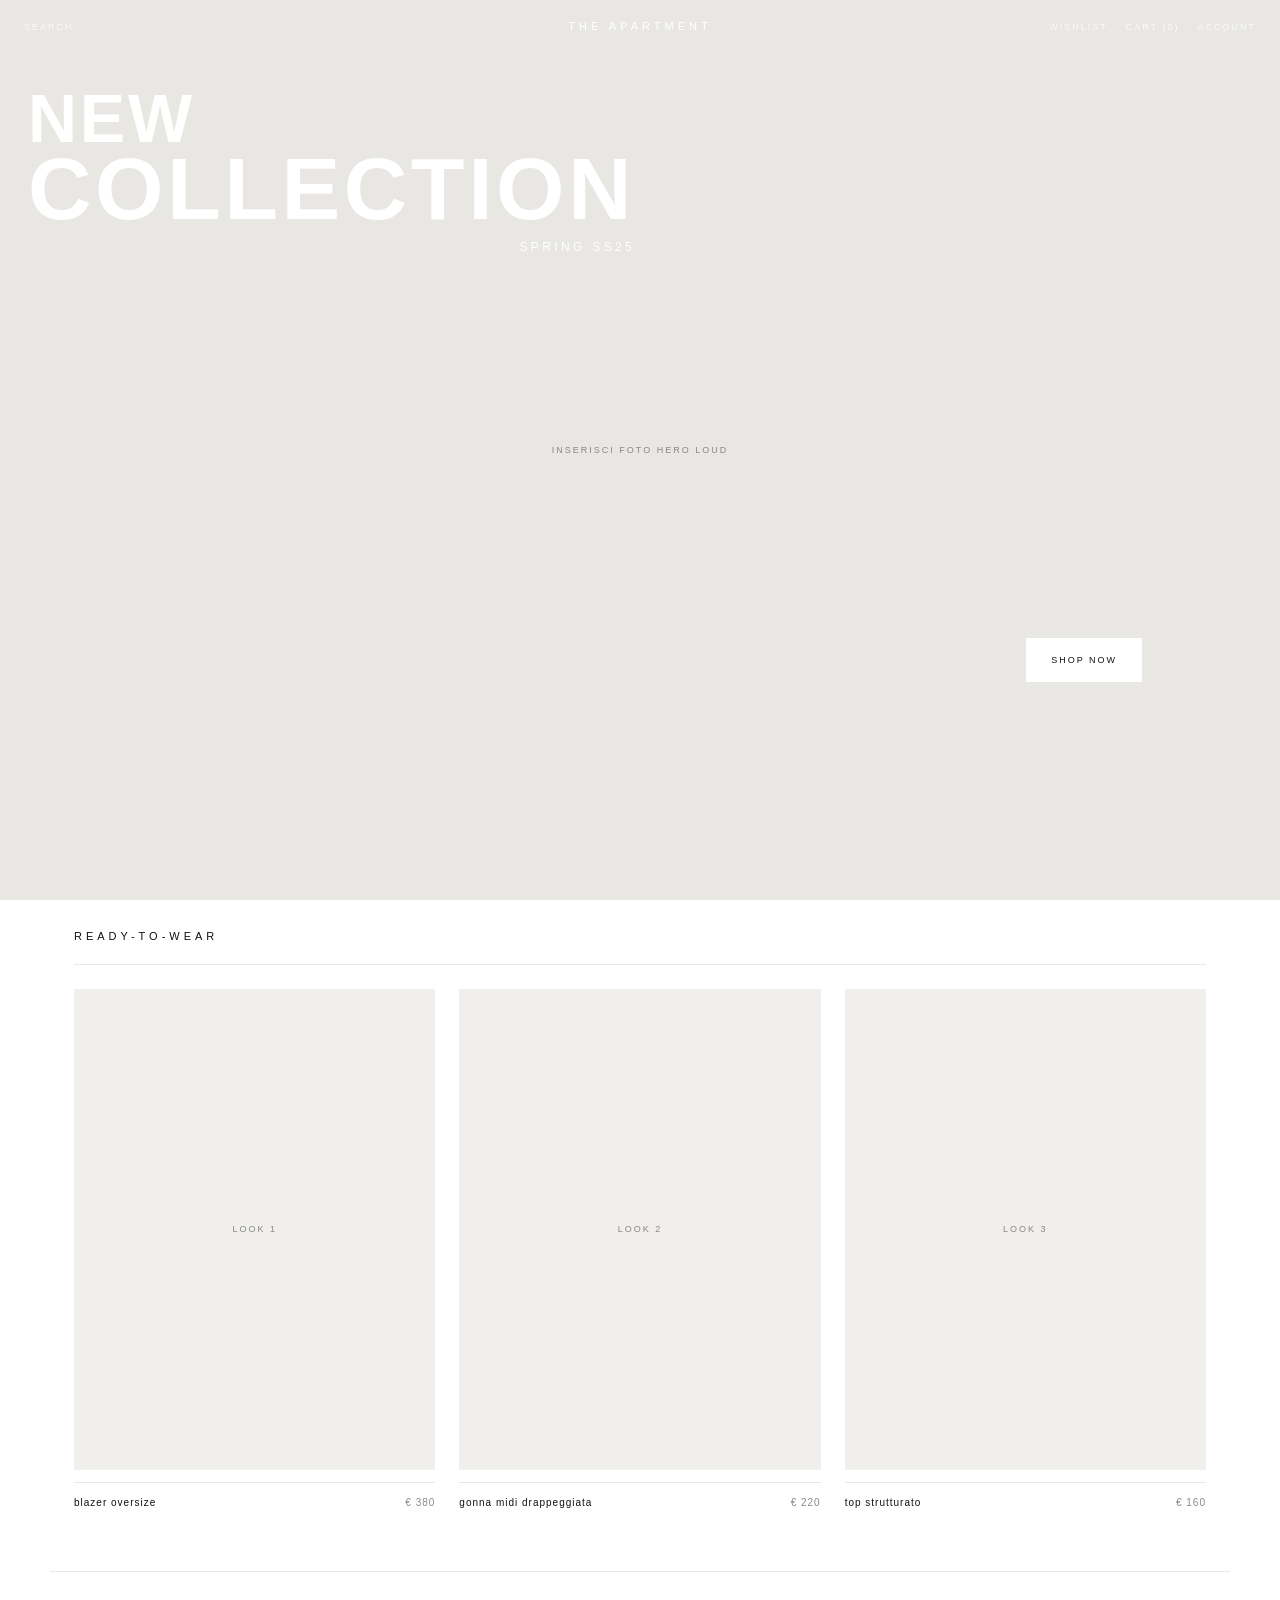
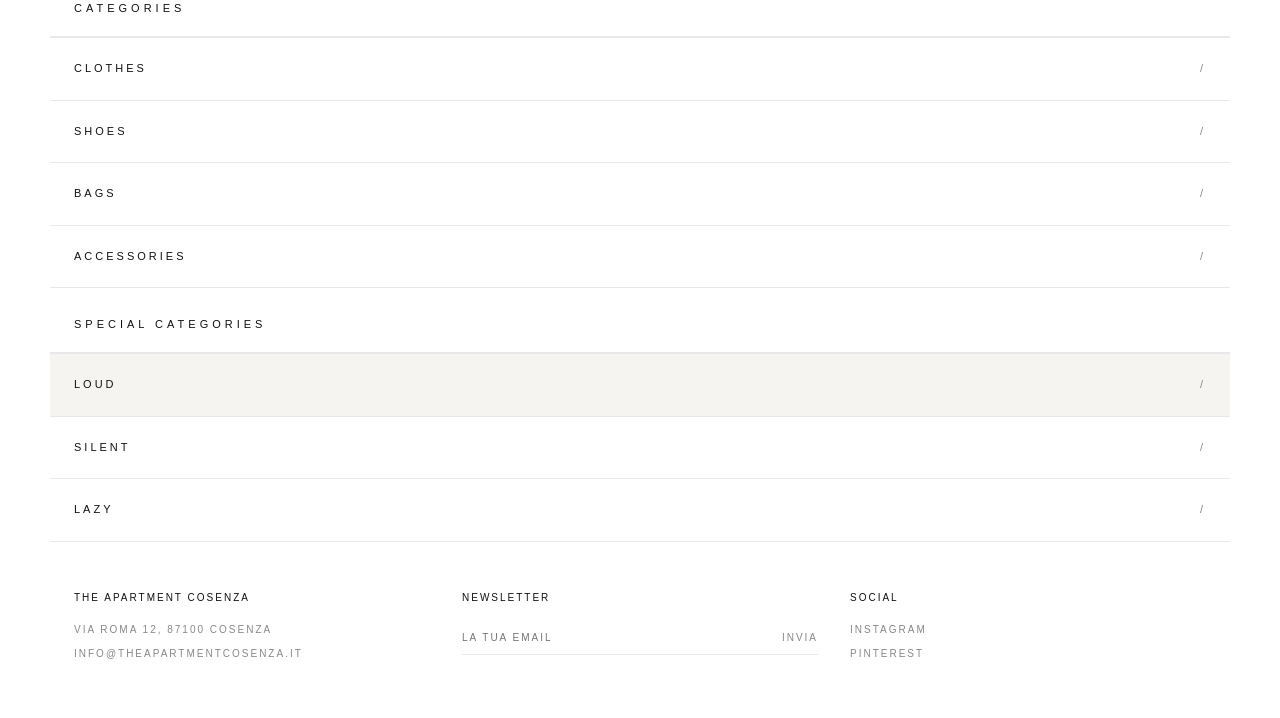
==== product.html @ 14b8d054 "creazione preogetto" ====
<!DOCTYPE html>
<html lang="it">
<head>
  <meta charset="UTF-8">
  <meta name="viewport" content="width=device-width, initial-scale=1.0">
  <title>The Apartment Cosenza — Prodotto</title>
  <style>
    :root {
      --white: #fff;
      --black: #111;
      --gray-light: #f5f4f0;
      --gray-text: #888;
      --border: #e8e8e8;
      --placeholder: #e8e7e3;
      --bg: var(--white);
      --fg: var(--black);
      --muted: var(--gray-text);
    }

    *, *::before, *::after {
      box-sizing: border-box;
      margin: 0;
      padding: 0;
    }

    body {
      font-family: "Helvetica Neue", Helvetica, Arial, sans-serif;
      font-weight: 300;
      font-size: 11px;
      letter-spacing: 2px;
      text-transform: uppercase;
      color: var(--fg);
      background: var(--bg);
      line-height: 1.6;
    }

    a {
      color: inherit;
      text-decoration: none;
    }

    button {
      font: inherit;
      letter-spacing: inherit;
      text-transform: inherit;
      cursor: pointer;
      background: none;
      border: none;
      color: inherit;
    }

    img {
      display: block;
      max-width: 100%;
    }

    .page {
      max-width: 1180px;
      margin: 0 auto;
      background: var(--bg);
    }

    .nav {
      position: fixed;
      top: 0;
      left: 0;
      right: 0;
      z-index: 100;
      display: grid;
      grid-template-columns: 1fr auto 1fr;
      grid-template-areas: "left logo right";
      align-items: center;
      padding: 18px 24px;
      background: var(--bg);
      border-bottom: 1px solid var(--border);
    }

    .nav-left,
    .nav-right {
      display: flex;
      align-items: center;
      gap: 18px;
      font-size: 9px;
      letter-spacing: 2px;
    }

    .nav-left {
      grid-area: left;
    }

    .nav-right {
      grid-area: right;
      justify-content: flex-end;
    }

    .nav-logo {
      grid-area: logo;
      font-size: 11px;
      letter-spacing: 4px;
      font-weight: 400;
    }

    .nav-toggle {
      display: none;
    }

    .nav-drawer {
      display: contents;
    }

    .nav-icon {
      color: var(--muted);
    }

    .nav-icon:hover {
      color: var(--fg);
    }

    .product-page {
      padding: 96px 24px 48px;
    }

    .product-back {
      display: inline-block;
      margin-bottom: 28px;
      font-size: 9px;
      letter-spacing: 2px;
      color: var(--muted);
    }

    .product-back:hover {
      color: var(--fg);
    }

    .product-layout {
      display: grid;
      grid-template-columns: minmax(0, 1.1fr) minmax(280px, 0.9fr);
      gap: 48px;
      align-items: start;
    }

    .product-gallery {
      display: grid;
      grid-template-columns: repeat(2, minmax(0, 1fr));
      gap: 12px;
    }

    .product-media {
      position: relative;
      background: #f0efeb;
      aspect-ratio: 3 / 4;
      overflow: hidden;
    }

    .product-media img {
      width: 100%;
      height: 100%;
      object-fit: cover;
    }

    .ph-label {
      position: absolute;
      inset: 0;
      display: flex;
      align-items: center;
      justify-content: center;
      font-size: 9px;
      letter-spacing: 2px;
      color: var(--muted);
    }

    .product-meta {
      font-size: 9px;
      letter-spacing: 2px;
      color: var(--muted);
      margin-bottom: 18px;
    }

    .product-name {
      font-size: 12px;
      letter-spacing: 3px;
      font-weight: 400;
      margin-bottom: 10px;
      text-transform: lowercase;
    }

    .product-price {
      font-size: 11px;
      color: var(--muted);
      letter-spacing: 2px;
      margin-bottom: 18px;
    }

    .product-desc {
      font-size: 10px;
      letter-spacing: 0.5px;
      line-height: 1.9;
      text-transform: none;
      color: var(--muted);
      margin-bottom: 28px;
      max-width: 420px;
    }

    .switcher-label {
      font-size: 9px;
      letter-spacing: 3px;
      color: #aaa;
      margin-bottom: 10px;
    }

    .switcher {
      display: flex;
      border: 1px solid #e0e0e0;
      max-width: 420px;
    }

    .sw-btn {
      flex: 1;
      padding: 14px 6px;
      font-size: 9px;
      letter-spacing: 3px;
      text-transform: uppercase;
      background: #fff;
      border: none;
      border-right: 1px solid #e0e0e0;
      cursor: pointer;
      color: #bbb;
      font-family: inherit;
    }

    .sw-btn:last-child {
      border-right: none;
    }

    .sw-btn.active {
      background: #111;
      color: #fff;
    }

    .sw-btn:hover:not(.active) {
      color: #555;
    }

    .mode-desc {
      font-size: 10px;
      color: #999;
      letter-spacing: 0.5px;
      line-height: 1.8;
      margin-top: 14px;
      max-width: 420px;
      text-transform: none;
    }

    .product-actions {
      margin-top: 28px;
      padding-top: 20px;
      border-top: 1px solid var(--border);
    }

    .cta-btn {
      padding: 10px 18px;
      border: 1px solid var(--fg);
      background: var(--bg);
      color: var(--fg);
      font-size: 8px;
      letter-spacing: 2px;
    }

    .cta-btn:hover {
      background: var(--fg);
      color: var(--bg);
    }

    @media (max-width: 900px) {
      .nav {
        grid-template-columns: auto 1fr;
        gap: 12px;
        padding: 12px 16px;
      }

      .nav-toggle {
        display: inline-flex;
        align-items: center;
        justify-content: center;
        min-width: 44px;
        min-height: 44px;
        padding: 0;
        font-size: 9px;
        letter-spacing: 2px;
        color: var(--fg);
      }

      .nav-logo {
        justify-self: center;
        text-align: center;
      }

      .nav-drawer {
        display: none;
        position: fixed;
        top: 56px;
        left: 0;
        right: 0;
        z-index: 99;
        flex-direction: column;
        gap: 14px;
        padding: 18px 16px 22px;
        background: var(--bg);
        border-bottom: 1px solid var(--border);
      }

      .nav.is-open .nav-drawer {
        display: flex;
      }

      .nav-left,
      .nav-right {
        flex-direction: column;
        align-items: flex-start;
        gap: 14px;
        width: 100%;
      }

      .nav-right {
        padding-top: 14px;
        border-top: 1px solid var(--border);
      }

      .nav-icon {
        min-height: 44px;
        display: inline-flex;
        align-items: center;
      }

      .product-page {
        padding: 88px 16px 32px;
        padding-top: max(88px, calc(72px + env(safe-area-inset-top)));
      }

      .product-back {
        margin-bottom: 20px;
      }

      .product-layout {
        grid-template-columns: 1fr;
        gap: 24px;
      }

      .product-gallery {
        gap: 8px;
      }

      .product-desc,
      .mode-desc,
      .switcher {
        max-width: none;
      }

      .switcher {
        width: 100%;
      }

      .sw-btn {
        min-height: 44px;
        padding: 12px 4px;
      }

      .cta-btn {
        width: 100%;
        padding: 14px 18px;
        text-align: center;
      }

      .product-actions {
        margin-top: 20px;
        padding-top: 16px;
      }
    }

    @media (max-width: 520px) {
      .product-gallery {
        grid-template-columns: 1fr;
      }
    }
  </style>
</head>
<body>
  <div class="page">
    <header class="nav">
      <button type="button" class="nav-toggle" aria-expanded="false" aria-controls="nav-drawer" aria-label="Apri menu">Menu</button>
      <a href="index.html" class="nav-logo">The Apartment</a>
      <div class="nav-drawer" id="nav-drawer">
        <div class="nav-left">
          <a href="index.html" class="nav-icon">Back</a>
        </div>
        <div class="nav-right">
          <button type="button" class="nav-cart nav-icon" id="cart-toggle" aria-label="Carrello">Cart (<span class="cart-count" id="cart-count">0</span>)</button>
        </div>
      </div>
    </header>

    <main class="product-page">
      <a href="index.html" class="product-back">Torna alla collezione</a>
      <div class="product-layout">
        <div class="product-gallery" id="product-gallery"></div>
        <aside class="product-panel">
          <p class="product-meta" id="product-attitude">Attitude · Loud</p>
          <h1 class="product-name" id="product-name">Blazer oversize</h1>
          <p class="product-price" id="product-price">€ 380</p>
          <p class="product-desc" id="product-desc"></p>
          <div class="switcher-section">
            <div class="switcher-label">Attitude</div>
            <div class="switcher" role="group" aria-label="Seleziona attitudine">
              <button type="button" class="sw-btn" data-mode="loud" onclick="setAttitude('loud')">Loud</button>
              <button type="button" class="sw-btn" data-mode="silent" onclick="setAttitude('silent')">Silent</button>
              <button type="button" class="sw-btn" data-mode="lazy" onclick="setAttitude('lazy')">Lazy</button>
            </div>
            <p class="mode-desc" id="mode-desc"></p>
          </div>
          <div class="product-actions">
            <p class="product-meta" id="outfit-total">Outfit completo: € 760</p>
            <button type="button" class="cta-btn" onclick="addCurrentProductToCart()">Aggiungi al carrello</button>
          </div>
        </aside>
      </div>
    </main>
  </div>

  <script>
    const MODES = {
      loud: {
        desc: "Pezzi statement, silhouette forti, colori decisi. Dressing che non passa inosservato.",
        outfitTotal: 760,
        items: [{ id: 1 }, { id: 2 }, { id: 3 }]
      },
      silent: {
        desc: "Tailoring impeccabile, palette neutra, iconico. Il lusso che non ha bisogno di parlare.",
        outfitTotal: 820,
        items: [{ id: 4 }, { id: 5 }, { id: 6 }]
      },
      lazy: {
        desc: "Relaxed luxury, knitwear, layering morbido. Comfort che è comunque uno statement.",
        outfitTotal: 610,
        items: [{ id: 7 }, { id: 8 }, { id: 9 }]
      }
    };

    const PRODUCTS = [
      { id: 1, name: "Blazer oversize", price: 380, attitude: "loud", img: "", imgs: ["", ""], desc: "Blazer oversize in lana compatta, spalle strutturate e finiture nette per un mood loud." },
      { id: 2, name: "Gonna midi drappeggiata", price: 220, attitude: "loud", img: "", imgs: ["", ""], desc: "Gonna midi con drappeggio fluido e cintura minimal, pensata per movimento e volume." },
      { id: 3, name: "Top strutturato", price: 160, attitude: "loud", img: "", imgs: ["", ""], desc: "Top strutturato con linea decisa e scollo pulito, base statement per l'outfit loud." },
      { id: 4, name: "Blazer sartoriale", price: 420, attitude: "silent", img: "", imgs: ["", ""], desc: "Blazer sartoriale in palette neutra, taglio preciso e finiture discrete." },
      { id: 5, name: "Pantalone wide leg", price: 260, attitude: "silent", img: "", imgs: ["", ""], desc: "Pantalone wide leg con caduta morbida e vita alta, silhouette silenziosa e iconica." },
      { id: 6, name: "Canotta in seta", price: 140, attitude: "silent", img: "", imgs: ["", ""], desc: "Canotta in seta leggera, layering essenziale per un look silent raffinato." },
      { id: 7, name: "Maglia oversize", price: 195, attitude: "lazy", img: "", imgs: ["", ""], desc: "Maglia oversize in cashmere misto, volume morbido e comfort da relaxed luxury." },
      { id: 8, name: "Jogger in lino", price: 175, attitude: "lazy", img: "", imgs: ["", ""], desc: "Jogger in lino con cintura coulisse e linea decontratta per il mood lazy." },
      { id: 9, name: "Cardigan lungo", price: 240, attitude: "lazy", img: "", imgs: ["", ""], desc: "Cardigan lungo aperto, layering soft per completare l'outfit lazy." }
    ];

    let currentProduct = null;

    function getCart() {
      try {
        return JSON.parse(sessionStorage.getItem("cart") || "[]");
      } catch (error) {
        return [];
      }
    }

    function updateCartCount() {
      document.querySelector(".cart-count").textContent = getCart().length;
    }

    function getProductImages(product) {
      if (product.imgs && product.imgs.length) return product.imgs;
      return product.img ? [product.img] : [];
    }

    function getProductSlotIndex(product) {
      const items = MODES[product.attitude].items;
      for (let i = 0; i < items.length; i += 1) {
        if (items[i].id === product.id) return i;
      }
      return 0;
    }

    function renderGallery(product) {
      const gallery = document.getElementById("product-gallery");
      const images = getProductImages(product).slice(0, 2);
      while (images.length < 2) {
        images.push("");
      }

      gallery.innerHTML = images.map(function (src, index) {
        if (src) {
          return (
            '<div class="product-media">' +
            '<img src="' + src + '" alt="' + product.name + " — foto " + (index + 1) + '">' +
            "</div>"
          );
        }
        return '<div class="product-media"><span class="ph-label">Foto ' + (index + 1) + "</span></div>";
      }).join("");
    }

    function renderProduct(product) {
      currentProduct = product;
      const mode = MODES[product.attitude];

      document.title = product.name + " — The Apartment Cosenza";
      document.getElementById("product-attitude").textContent =
        "Attitude · " + product.attitude.charAt(0).toUpperCase() + product.attitude.slice(1);
      document.getElementById("product-name").textContent = product.name;
      document.getElementById("product-price").textContent = "€ " + product.price.toLocaleString("it-IT");
      document.getElementById("product-desc").textContent = product.desc;
      document.getElementById("mode-desc").textContent = mode.desc;
      document.getElementById("outfit-total").textContent =
        "Outfit completo: € " + mode.outfitTotal.toLocaleString("it-IT");

      document.querySelectorAll(".sw-btn").forEach(function (btn) {
        btn.classList.toggle("active", btn.dataset.mode === product.attitude);
      });

      sessionStorage.setItem("attitude", product.attitude);
      renderGallery(product);
    }

    function setAttitude(mode) {
      if (!currentProduct) return;
      const slot = getProductSlotIndex(currentProduct);
      const target = MODES[mode].items[slot];
      if (!target) return;
      sessionStorage.setItem("activeProductId", String(target.id));
      location.assign("product.html?id=" + encodeURIComponent(target.id));
    }

    function addCurrentProductToCart() {
      if (!currentProduct) return;
      const cart = getCart();
      cart.push(currentProduct.id);
      sessionStorage.setItem("cart", JSON.stringify(cart));
      updateCartCount();
    }

    document.body.style.overflow = "";

    function readProductId() {
      const params = new URLSearchParams(window.location.search);
      const raw = params.get("id");
      if (raw && /^\d+$/.test(raw)) return Number(raw);

      const stored = sessionStorage.getItem("activeProductId");
      if (stored && /^\d+$/.test(stored)) return Number(stored);

      return null;
    }

    const productId = readProductId();
    const product = productId !== null
      ? PRODUCTS.find(function (item) { return item.id === productId; })
      : null;

    if (!product) {
      location.replace("index.html");
    } else {
      sessionStorage.setItem("activeProductId", String(product.id));
      renderProduct(product);
      updateCartCount();
    }

    const nav = document.querySelector(".nav");
    const navToggle = document.querySelector(".nav-toggle");
    const navDrawer = document.getElementById("nav-drawer");

    function closeNavMenu() {
      if (!nav) return;
      nav.classList.remove("is-open");
      if (navToggle) {
        navToggle.setAttribute("aria-expanded", "false");
        navToggle.textContent = "Menu";
        navToggle.setAttribute("aria-label", "Apri menu");
      }
      document.body.style.overflow = "";
    }

    if (nav && navToggle && navDrawer) {
      navToggle.addEventListener("click", function () {
        const open = !nav.classList.contains("is-open");
        nav.classList.toggle("is-open", open);
        navToggle.setAttribute("aria-expanded", open ? "true" : "false");
        navToggle.textContent = open ? "Chiudi" : "Menu";
        navToggle.setAttribute("aria-label", open ? "Chiudi menu" : "Apri menu");
        document.body.style.overflow = open ? "hidden" : "";
      });

      document.addEventListener("click", function (event) {
        if (!nav.classList.contains("is-open")) return;
        if (nav.contains(event.target)) return;
        closeNavMenu();
      });

      document.addEventListener("keydown", function (event) {
        if (event.key === "Escape" && nav.classList.contains("is-open")) {
          closeNavMenu();
        }
      });

      window.addEventListener("resize", function () {
        if (window.innerWidth > 900) closeNavMenu();
      });
    }
  </script>
</body>
</html>
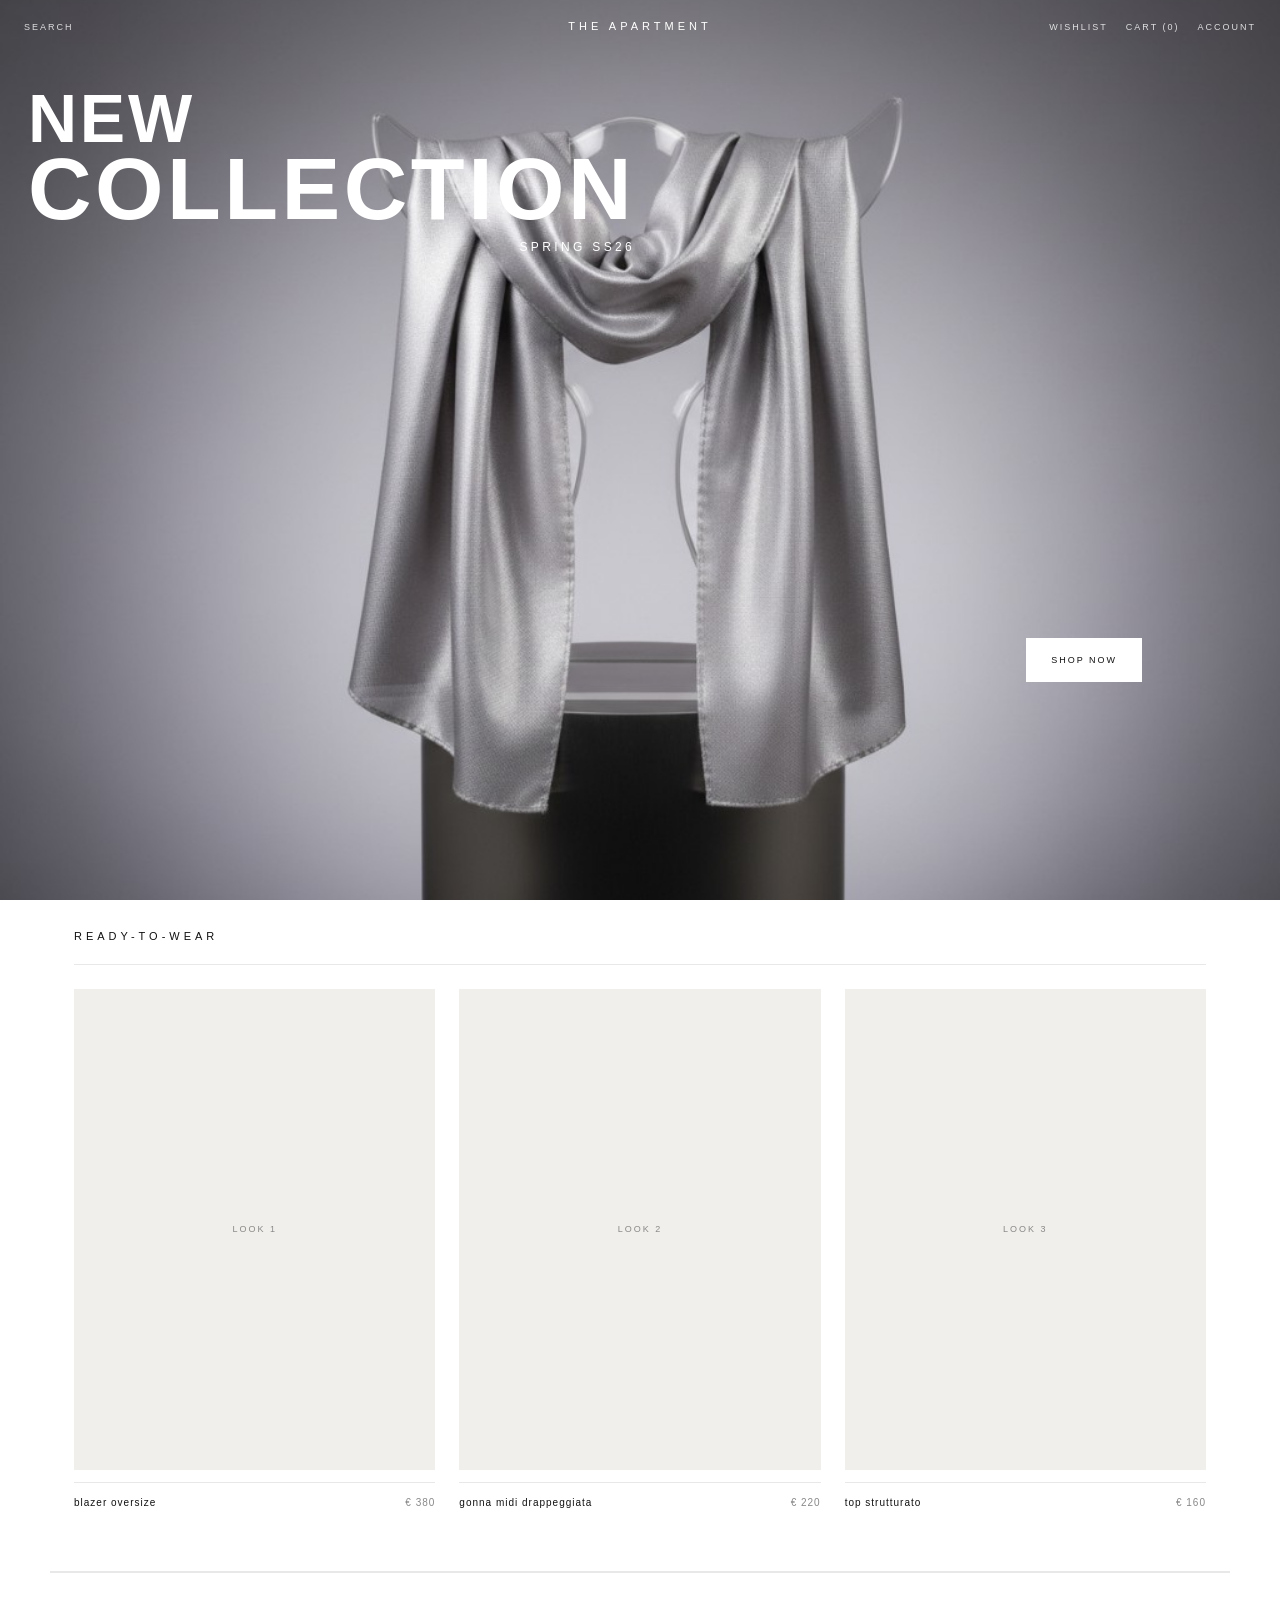
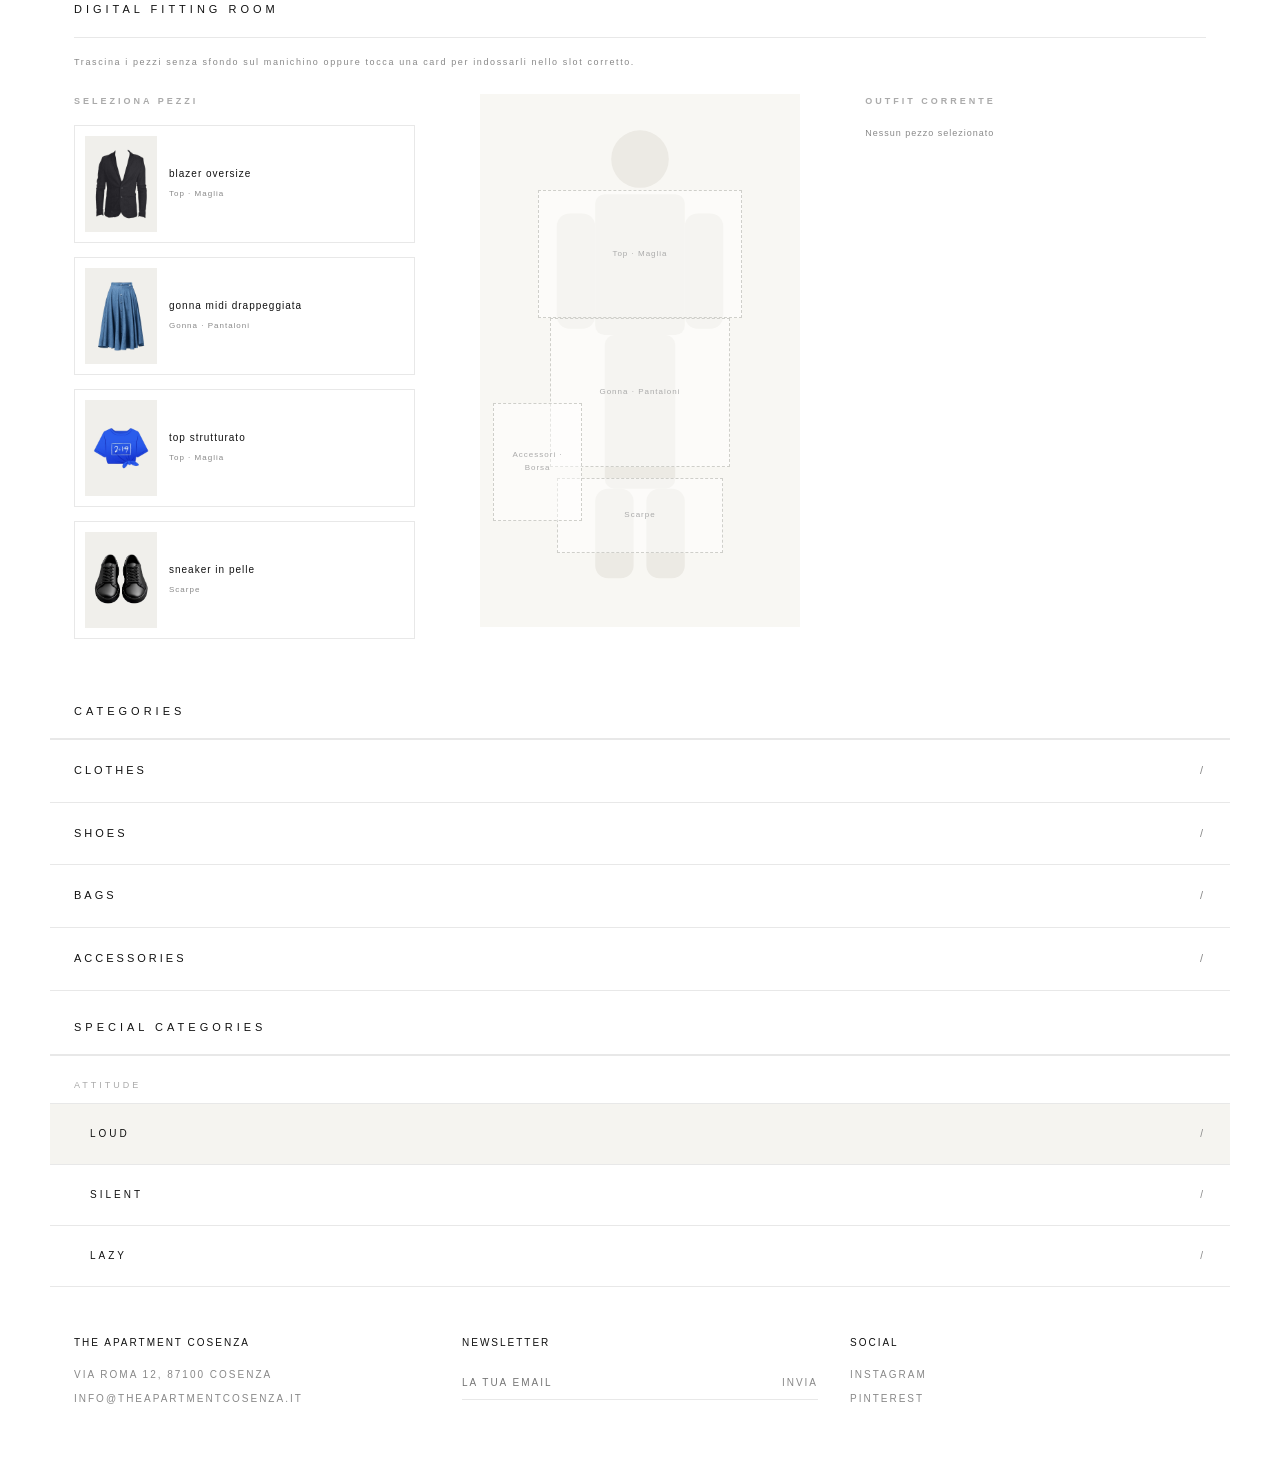
==== commit 8ac300c0: "push git" ====
--- a/product.html
+++ b/product.html
@@ -4,6 +4,7 @@
   <meta charset="UTF-8">
   <meta name="viewport" content="width=device-width, initial-scale=1.0">
   <title>The Apartment Cosenza — Prodotto</title>
+  <link rel="stylesheet" href="css/fitting-room.css">
   <style>
     :root {
       --white: #fff;
@@ -423,9 +424,70 @@
           </div>
         </aside>
       </div>
+
+      <section id="fitting-room" class="fitting-room" aria-label="Digital fitting room virtuale">
+        <div class="fitting-room-body">
+          <div class="section-header" style="padding:0 0 18px;margin-bottom:0;border-bottom:1px solid var(--border)">
+            <h2 class="section-title" style="font-size:11px;letter-spacing:4px;font-weight:400">Digital fitting room</h2>
+          </div>
+          <p class="fitting-hint">Trascina i pezzi senza sfondo sul manichino oppure tocca una card per indossarli nello slot corretto.</p>
+          <div class="fitting-layout">
+            <aside class="fitting-palette">
+              <h3 class="fitting-panel-title">Seleziona pezzi</h3>
+              <div class="fitting-pieces" data-fitting-pieces></div>
+            </aside>
+            <div class="fitting-stage">
+              <div class="fitting-mannequin">
+                <div class="fitting-figure" aria-hidden="true">
+                  <svg viewBox="0 0 200 320" role="presentation">
+                    <circle cx="100" cy="34" r="18" fill="#eceae4"></circle>
+                    <rect x="72" y="56" width="56" height="88" rx="6" fill="#eceae4"></rect>
+                    <rect x="48" y="68" width="24" height="72" rx="8" fill="#eceae4"></rect>
+                    <rect x="128" y="68" width="24" height="72" rx="8" fill="#eceae4"></rect>
+                    <rect x="78" y="144" width="44" height="96" rx="6" fill="#eceae4"></rect>
+                    <rect x="72" y="240" width="24" height="56" rx="8" fill="#eceae4"></rect>
+                    <rect x="104" y="240" width="24" height="56" rx="8" fill="#eceae4"></rect>
+                  </svg>
+                </div>
+                <div class="fitting-zone fitting-zone--top" data-fitting-zone="top">
+                  <span class="fitting-zone-label">Top · Maglia</span>
+                  <div class="fitting-layer-viewport" data-fitting-layer-viewport>
+                    <img class="fitting-layer" data-fitting-layer alt="">
+                  </div>
+                </div>
+                <div class="fitting-zone fitting-zone--bottom" data-fitting-zone="bottom">
+                  <span class="fitting-zone-label">Gonna · Pantaloni</span>
+                  <div class="fitting-layer-viewport" data-fitting-layer-viewport>
+                    <img class="fitting-layer" data-fitting-layer alt="">
+                  </div>
+                </div>
+                <div class="fitting-zone fitting-zone--shoes" data-fitting-zone="shoes">
+                  <span class="fitting-zone-label">Scarpe</span>
+                  <div class="fitting-layer-viewport" data-fitting-layer-viewport>
+                    <img class="fitting-layer" data-fitting-layer alt="">
+                  </div>
+                </div>
+                <div class="fitting-zone fitting-zone--accessory" data-fitting-zone="accessory">
+                  <span class="fitting-zone-label">Accessori · Borsa</span>
+                  <div class="fitting-layer-viewport" data-fitting-layer-viewport>
+                    <img class="fitting-layer" data-fitting-layer alt="">
+                  </div>
+                </div>
+              </div>
+            </div>
+            <aside class="fitting-summary">
+              <h3 class="fitting-panel-title">Outfit corrente</h3>
+              <div data-fitting-current>
+                <p class="fitting-empty">Nessun pezzo selezionato</p>
+              </div>
+            </aside>
+          </div>
+        </div>
+      </section>
     </main>
   </div>
 
+  <script src="js/fitting-room.js"></script>
   <script>
     const MODES = {
       loud: {
@@ -446,18 +508,20 @@
     };
 
     const PRODUCTS = [
-      { id: 1, name: "Blazer oversize", price: 380, attitude: "loud", img: "", imgs: ["", ""], desc: "Blazer oversize in lana compatta, spalle strutturate e finiture nette per un mood loud." },
-      { id: 2, name: "Gonna midi drappeggiata", price: 220, attitude: "loud", img: "", imgs: ["", ""], desc: "Gonna midi con drappeggio fluido e cintura minimal, pensata per movimento e volume." },
-      { id: 3, name: "Top strutturato", price: 160, attitude: "loud", img: "", imgs: ["", ""], desc: "Top strutturato con linea decisa e scollo pulito, base statement per l'outfit loud." },
-      { id: 4, name: "Blazer sartoriale", price: 420, attitude: "silent", img: "", imgs: ["", ""], desc: "Blazer sartoriale in palette neutra, taglio preciso e finiture discrete." },
-      { id: 5, name: "Pantalone wide leg", price: 260, attitude: "silent", img: "", imgs: ["", ""], desc: "Pantalone wide leg con caduta morbida e vita alta, silhouette silenziosa e iconica." },
-      { id: 6, name: "Canotta in seta", price: 140, attitude: "silent", img: "", imgs: ["", ""], desc: "Canotta in seta leggera, layering essenziale per un look silent raffinato." },
-      { id: 7, name: "Maglia oversize", price: 195, attitude: "lazy", img: "", imgs: ["", ""], desc: "Maglia oversize in cashmere misto, volume morbido e comfort da relaxed luxury." },
-      { id: 8, name: "Jogger in lino", price: 175, attitude: "lazy", img: "", imgs: ["", ""], desc: "Jogger in lino con cintura coulisse e linea decontratta per il mood lazy." },
-      { id: 9, name: "Cardigan lungo", price: 240, attitude: "lazy", img: "", imgs: ["", ""], desc: "Cardigan lungo aperto, layering soft per completare l'outfit lazy." }
+      { id: 1, name: "Blazer oversize", price: 380, attitude: "loud", tag: "Blazer", img: "", imgs: ["", ""], desc: "Blazer oversize in lana compatta, spalle strutturate e finiture nette per un mood loud." },
+      { id: 2, name: "Gonna midi drappeggiata", price: 220, attitude: "loud", tag: "Gonna", img: "", imgs: ["", ""], desc: "Gonna midi con drappeggio fluido e cintura minimal, pensata per movimento e volume." },
+      { id: 3, name: "Top strutturato", price: 160, attitude: "loud", tag: "Top", img: "", imgs: ["", ""], desc: "Top strutturato con linea decisa e scollo pulito, base statement per l'outfit loud." },
+      { id: 4, name: "Blazer sartoriale", price: 420, attitude: "silent", tag: "Blazer", img: "", imgs: ["", ""], desc: "Blazer sartoriale in palette neutra, taglio preciso e finiture discrete." },
+      { id: 5, name: "Pantalone wide leg", price: 260, attitude: "silent", tag: "Pantaloni", img: "", imgs: ["", ""], desc: "Pantalone wide leg con caduta morbida e vita alta, silhouette silenziosa e iconica." },
+      { id: 6, name: "Canotta in seta", price: 140, attitude: "silent", tag: "Top", img: "", imgs: ["", ""], desc: "Canotta in seta leggera, layering essenziale per un look silent raffinato." },
+      { id: 7, name: "Maglia oversize", price: 195, attitude: "lazy", tag: "Knitwear", img: "", imgs: ["", ""], desc: "Maglia oversize in cashmere misto, volume morbido e comfort da relaxed luxury." },
+      { id: 8, name: "Jogger in lino", price: 175, attitude: "lazy", tag: "Pantaloni", img: "", imgs: ["", ""], desc: "Jogger in lino con cintura coulisse e linea decontratta per il mood lazy." },
+      { id: 9, name: "Cardigan lungo", price: 240, attitude: "lazy", tag: "Knitwear", img: "", imgs: ["", ""], desc: "Cardigan lungo aperto, layering soft per completare l'outfit lazy." },
+      { id: 10, name: "Sneaker in pelle", price: 290, attitude: "loud", tag: "Calzature", img: "", imgs: ["", ""], desc: "Sneaker in pelle nera, linea pulita e suola chunky per completare il look loud." }
     ];
 
     let currentProduct = null;
+    let fittingRoom = null;
 
     function getCart() {
       try {
@@ -566,6 +630,11 @@
       sessionStorage.setItem("activeProductId", String(product.id));
       renderProduct(product);
       updateCartCount();
+      fittingRoom = FittingRoom.init({
+        root: "#fitting-room",
+        products: PRODUCTS,
+        getMode: function () { return currentProduct ? currentProduct.attitude : "loud"; }
+      });
     }
 
     const nav = document.querySelector(".nav");
--- a/css/fitting-room.css
+++ b/css/fitting-room.css
@@ -0,0 +1,265 @@
+.fitting-room {
+  border-top: 1px solid var(--border);
+}
+
+.fitting-room-body {
+  padding: 28px 24px 36px;
+}
+
+.fitting-hint {
+  font-size: 9px;
+  letter-spacing: 0.18em;
+  color: var(--muted);
+  text-transform: none;
+  margin: -8px 0 24px;
+  max-width: 640px;
+  line-height: 1.8;
+}
+
+.fitting-layout {
+  display: grid;
+  grid-template-columns: minmax(220px, 0.95fr) minmax(260px, 1.1fr) minmax(220px, 0.95fr);
+  gap: 28px;
+  align-items: start;
+}
+
+.fitting-panel-title {
+  font-size: 9px;
+  letter-spacing: 3px;
+  color: #aaa;
+  margin-bottom: 16px;
+}
+
+.fitting-pieces {
+  display: grid;
+  gap: 14px;
+}
+
+.fitting-piece {
+  display: grid;
+  grid-template-columns: 72px minmax(0, 1fr);
+  gap: 12px;
+  align-items: center;
+  padding: 10px;
+  border: 1px solid var(--border);
+  background: var(--bg);
+  cursor: grab;
+  text-align: left;
+}
+
+.fitting-piece.is-dragging {
+  opacity: 0.55;
+}
+
+.fitting-piece-media {
+  position: relative;
+  aspect-ratio: 3 / 4;
+  background: #f0efeb;
+  overflow: hidden;
+}
+
+.fitting-piece-media img {
+  width: 100%;
+  height: 100%;
+  object-fit: contain;
+  padding: 6px;
+}
+
+.fitting-piece-fallback {
+  position: absolute;
+  inset: 0;
+  display: flex;
+  align-items: center;
+  justify-content: center;
+  padding: 8px;
+  font-size: 8px;
+  letter-spacing: 1px;
+  color: var(--muted);
+  text-align: center;
+  text-transform: none;
+}
+
+.fitting-piece-name {
+  display: block;
+  font-size: 10px;
+  letter-spacing: 1px;
+  text-transform: lowercase;
+  margin-bottom: 6px;
+}
+
+.fitting-piece-slot {
+  display: block;
+  font-size: 8px;
+  letter-spacing: 1px;
+  color: var(--muted);
+  text-transform: none;
+}
+
+.fitting-stage {
+  display: flex;
+  justify-content: center;
+}
+
+.fitting-mannequin {
+  position: relative;
+  width: min(100%, 320px);
+  aspect-ratio: 3 / 5;
+  background: #f8f7f3;
+}
+
+.fitting-figure {
+  position: absolute;
+  inset: 0;
+  z-index: 0;
+  pointer-events: none;
+}
+
+.fitting-figure svg {
+  width: 100%;
+  height: 100%;
+}
+
+.fitting-zone {
+  position: absolute;
+  z-index: 1;
+  display: flex;
+  align-items: center;
+  justify-content: center;
+  border: 1px dashed #cfcfca;
+  background: rgba(255, 255, 255, 0.45);
+  transition: border-color 0.2s ease, background 0.2s ease;
+}
+
+.fitting-zone.is-over {
+  border-color: var(--fg);
+  background: rgba(255, 255, 255, 0.82);
+}
+
+.fitting-zone.is-filled {
+  border-style: solid;
+  border-color: #d8d8d4;
+  background: rgba(255, 255, 255, 0.72);
+}
+
+.fitting-zone.is-filled .fitting-zone-label {
+  opacity: 0;
+}
+
+.fitting-zone-label {
+  position: relative;
+  z-index: 1;
+  padding: 6px;
+  font-size: 8px;
+  letter-spacing: 1px;
+  color: #aaa;
+  text-align: center;
+  text-transform: none;
+  pointer-events: none;
+  opacity: 1;
+  transition: opacity 0.2s ease;
+}
+
+.fitting-layer-viewport {
+  position: absolute;
+  inset: 8%;
+  z-index: 2;
+  display: flex;
+  align-items: center;
+  justify-content: center;
+  pointer-events: none;
+}
+
+.fitting-layer {
+  width: 100%;
+  height: 100%;
+  object-fit: contain;
+  pointer-events: none;
+}
+
+.fitting-zone:not(.is-filled) .fitting-layer-viewport {
+  display: none;
+}
+
+.fitting-zone--top {
+  top: 18%;
+  left: 18%;
+  width: 64%;
+  height: 24%;
+}
+
+.fitting-zone--bottom {
+  top: 42%;
+  left: 22%;
+  width: 56%;
+  height: 28%;
+}
+
+.fitting-zone--shoes {
+  top: 72%;
+  left: 24%;
+  width: 52%;
+  height: 14%;
+}
+
+.fitting-zone--accessory {
+  top: 58%;
+  left: 4%;
+  width: 28%;
+  height: 22%;
+}
+
+.fitting-current-list {
+  list-style: none;
+  display: grid;
+  gap: 12px;
+}
+
+.fitting-current-item {
+  display: grid;
+  gap: 4px;
+  padding-bottom: 12px;
+  border-bottom: 1px solid var(--border);
+}
+
+.fitting-current-slot {
+  font-size: 8px;
+  letter-spacing: 1px;
+  color: #aaa;
+  text-transform: none;
+}
+
+.fitting-current-name {
+  font-size: 10px;
+  letter-spacing: 1px;
+  text-transform: lowercase;
+}
+
+.fitting-remove {
+  justify-self: start;
+  margin-top: 4px;
+  font-size: 8px;
+  letter-spacing: 1px;
+  color: var(--muted);
+}
+
+.fitting-remove:hover {
+  color: var(--fg);
+}
+
+.fitting-empty {
+  font-size: 9px;
+  letter-spacing: 1px;
+  color: var(--muted);
+  text-transform: none;
+  line-height: 1.8;
+}
+
+@media (max-width: 900px) {
+  .fitting-layout {
+    grid-template-columns: 1fr;
+  }
+
+  .fitting-stage {
+    order: -1;
+  }
+}
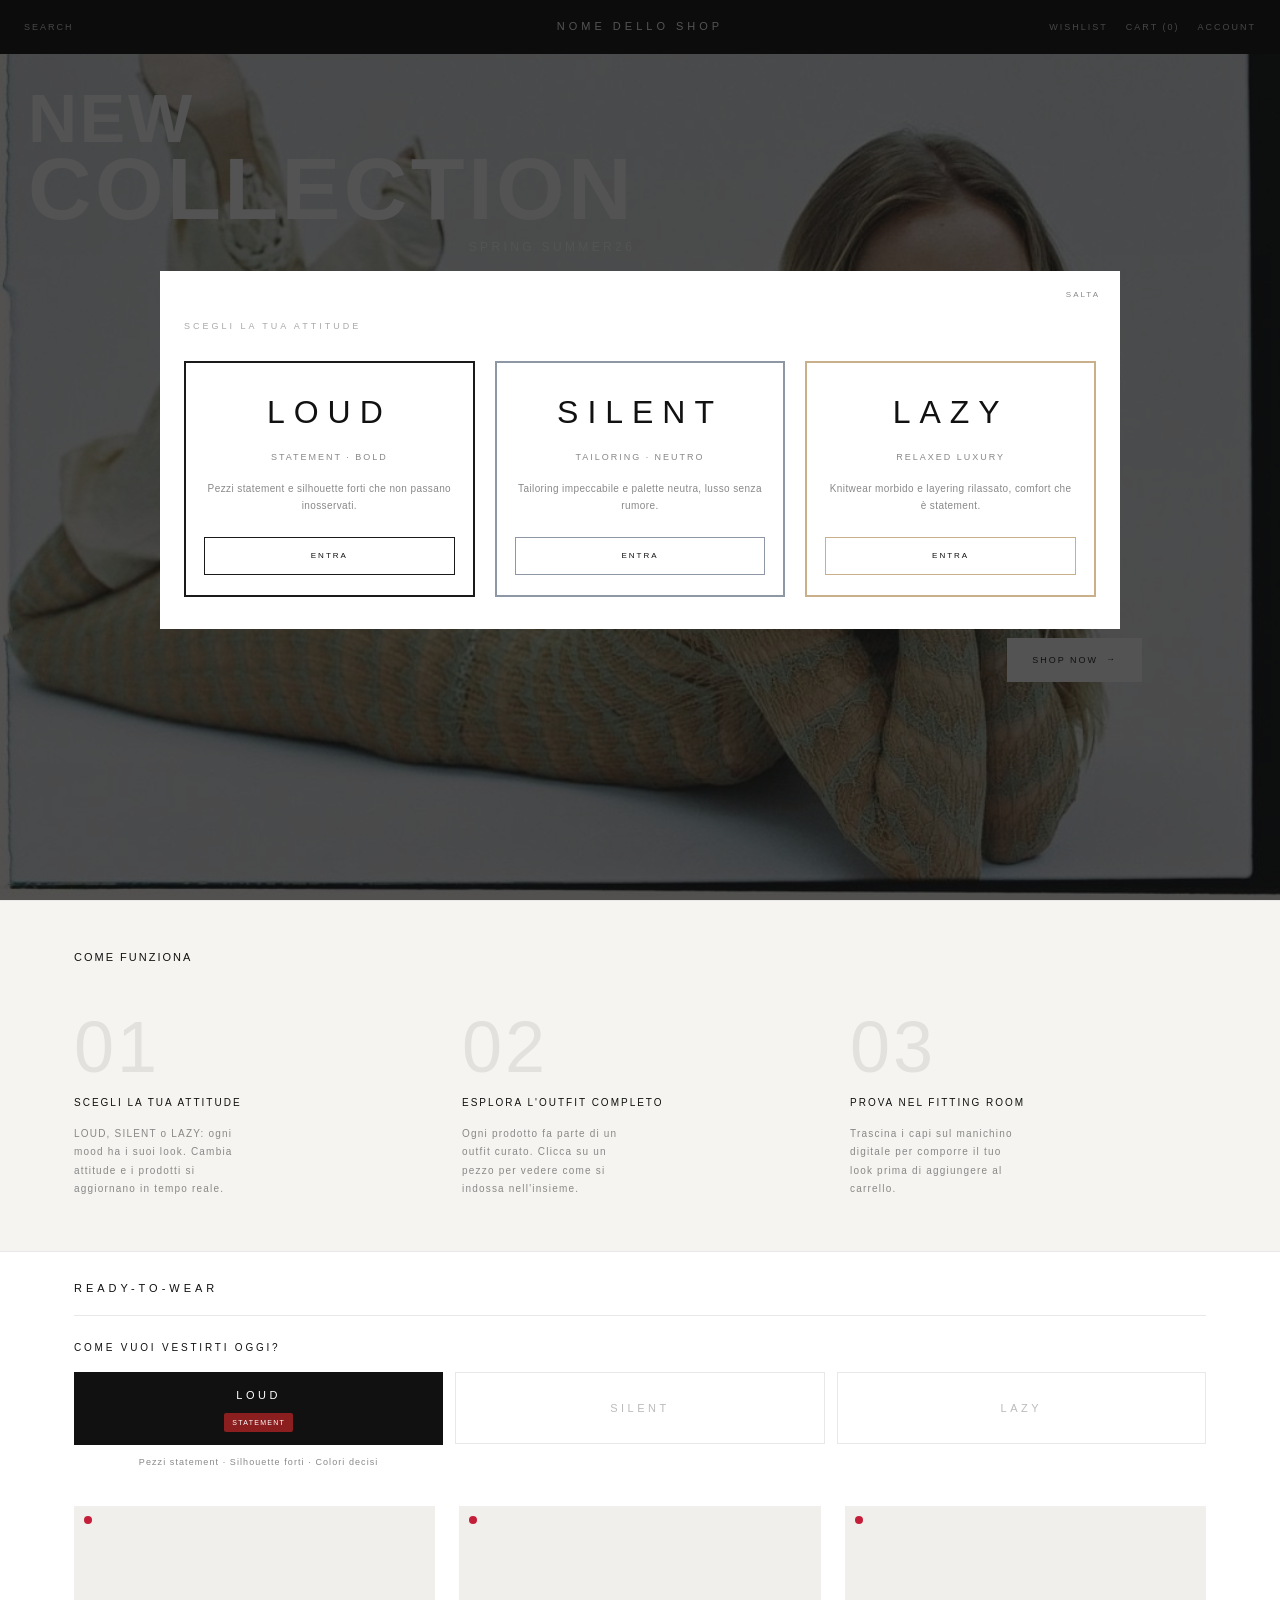
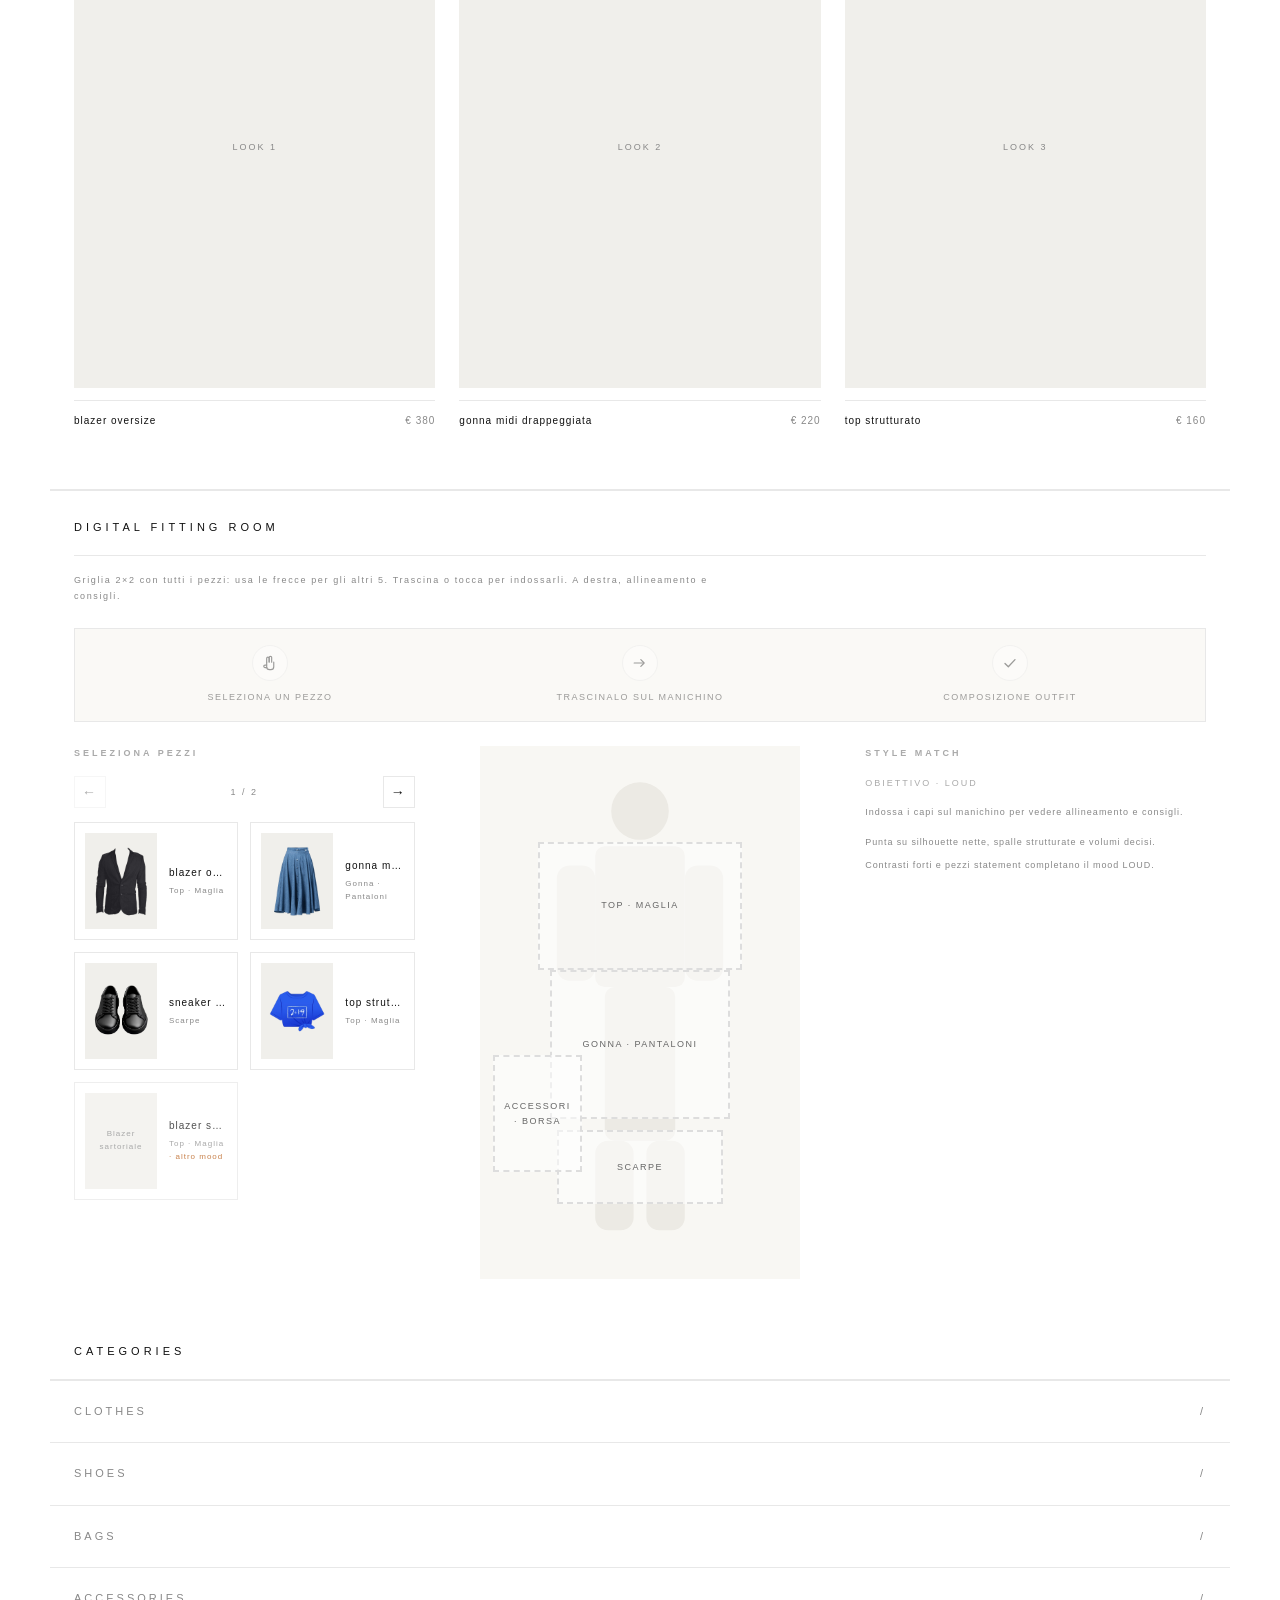
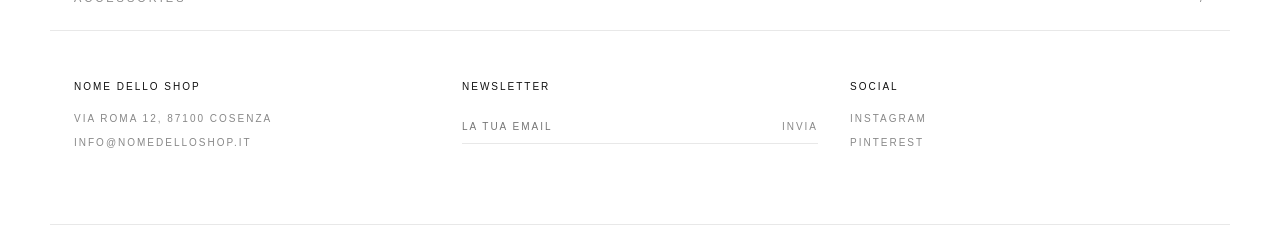
==== commit 6a2e486a: "reso piu accattivante tutto" ====
--- a/product.html
+++ b/product.html
@@ -3,7 +3,7 @@
 <head>
   <meta charset="UTF-8">
   <meta name="viewport" content="width=device-width, initial-scale=1.0">
-  <title>The Apartment Cosenza — Prodotto</title>
+  <title>Nome dello shop — Prodotto</title>
   <link rel="stylesheet" href="css/fitting-room.css">
   <style>
     :root {
@@ -202,56 +202,6 @@
       max-width: 420px;
     }
 
-    .switcher-label {
-      font-size: 9px;
-      letter-spacing: 3px;
-      color: #aaa;
-      margin-bottom: 10px;
-    }
-
-    .switcher {
-      display: flex;
-      border: 1px solid #e0e0e0;
-      max-width: 420px;
-    }
-
-    .sw-btn {
-      flex: 1;
-      padding: 14px 6px;
-      font-size: 9px;
-      letter-spacing: 3px;
-      text-transform: uppercase;
-      background: #fff;
-      border: none;
-      border-right: 1px solid #e0e0e0;
-      cursor: pointer;
-      color: #bbb;
-      font-family: inherit;
-    }
-
-    .sw-btn:last-child {
-      border-right: none;
-    }
-
-    .sw-btn.active {
-      background: #111;
-      color: #fff;
-    }
-
-    .sw-btn:hover:not(.active) {
-      color: #555;
-    }
-
-    .mode-desc {
-      font-size: 10px;
-      color: #999;
-      letter-spacing: 0.5px;
-      line-height: 1.8;
-      margin-top: 14px;
-      max-width: 420px;
-      text-transform: none;
-    }
-
     .product-actions {
       margin-top: 28px;
       padding-top: 20px;
@@ -351,19 +301,8 @@
         gap: 8px;
       }
 
-      .product-desc,
-      .mode-desc,
-      .switcher {
+      .product-desc {
         max-width: none;
-      }
-
-      .switcher {
-        width: 100%;
-      }
-
-      .sw-btn {
-        min-height: 44px;
-        padding: 12px 4px;
       }
 
       .cta-btn {
@@ -389,7 +328,7 @@
   <div class="page">
     <header class="nav">
       <button type="button" class="nav-toggle" aria-expanded="false" aria-controls="nav-drawer" aria-label="Apri menu">Menu</button>
-      <a href="index.html" class="nav-logo">The Apartment</a>
+      <a href="index.html" class="nav-logo" data-shop-name>Nome dello shop</a>
       <div class="nav-drawer" id="nav-drawer">
         <div class="nav-left">
           <a href="index.html" class="nav-icon">Back</a>
@@ -409,14 +348,31 @@
           <h1 class="product-name" id="product-name">Blazer oversize</h1>
           <p class="product-price" id="product-price">€ 380</p>
           <p class="product-desc" id="product-desc"></p>
-          <div class="switcher-section">
-            <div class="switcher-label">Attitude</div>
-            <div class="switcher" role="group" aria-label="Seleziona attitudine">
-              <button type="button" class="sw-btn" data-mode="loud" onclick="setAttitude('loud')">Loud</button>
-              <button type="button" class="sw-btn" data-mode="silent" onclick="setAttitude('silent')">Silent</button>
-              <button type="button" class="sw-btn" data-mode="lazy" onclick="setAttitude('lazy')">Lazy</button>
+          <div class="switcher-section attitude-switcher-section">
+            <p class="attitude-switcher-heading">Come vuoi vestirti oggi?</p>
+            <div class="attitude-switcher" id="attitude-switcher" role="group" aria-label="Seleziona attitudine">
+              <div class="attitude-switcher-item" data-mode="loud">
+                <button type="button" class="attitude-btn attitude-btn--loud" data-mode="loud" aria-pressed="false" onclick="selectAttitude('loud')">
+                  <span class="attitude-btn-name">LOUD</span>
+                  <span class="attitude-btn-tag">Statement</span>
+                </button>
+                <p class="attitude-keywords" hidden>Pezzi statement · Silhouette forti · Colori decisi</p>
+              </div>
+              <div class="attitude-switcher-item" data-mode="silent">
+                <button type="button" class="attitude-btn attitude-btn--silent" data-mode="silent" aria-pressed="false" onclick="selectAttitude('silent')">
+                  <span class="attitude-btn-name">SILENT</span>
+                  <span class="attitude-btn-tag">Tailoring</span>
+                </button>
+                <p class="attitude-keywords" hidden>Tailoring · Palette neutra · Iconico</p>
+              </div>
+              <div class="attitude-switcher-item" data-mode="lazy">
+                <button type="button" class="attitude-btn attitude-btn--lazy" data-mode="lazy" aria-pressed="false" onclick="selectAttitude('lazy')">
+                  <span class="attitude-btn-name">LAZY</span>
+                  <span class="attitude-btn-tag">Relaxed</span>
+                </button>
+                <p class="attitude-keywords" hidden>Knitwear · Layering soft · Comfort luxury</p>
+              </div>
             </div>
-            <p class="mode-desc" id="mode-desc"></p>
           </div>
           <div class="product-actions">
             <p class="product-meta" id="outfit-total">Outfit completo: € 760</p>
@@ -431,10 +387,40 @@
             <h2 class="section-title" style="font-size:11px;letter-spacing:4px;font-weight:400">Digital fitting room</h2>
           </div>
           <p class="fitting-hint">Trascina i pezzi senza sfondo sul manichino oppure tocca una card per indossarli nello slot corretto.</p>
+          <ol class="fitting-steps" aria-label="Come usare la fitting room">
+            <li class="fitting-step fitting-step--1">
+              <span class="fitting-step-icon" aria-hidden="true">
+                <svg viewBox="0 0 24 24" width="20" height="20" fill="none" stroke="currentColor" stroke-width="1.4" stroke-linecap="round" stroke-linejoin="round">
+                  <path d="M8 11V6.5a1.5 1.5 0 1 1 3 0V11"></path>
+                  <path d="M11 10.5V5.5a1.5 1.5 0 0 1 3 0V11"></path>
+                  <path d="M8 11v5.5a3.5 3.5 0 0 0 3.5 3.5H13a3.5 3.5 0 0 0 3.5-3.5V11"></path>
+                  <path d="M8 14.5H6a1.5 1.5 0 0 0 0 3h2"></path>
+                </svg>
+              </span>
+              <span class="fitting-step-text">Seleziona un pezzo</span>
+            </li>
+            <li class="fitting-step fitting-step--2">
+              <span class="fitting-step-icon" aria-hidden="true">
+                <svg viewBox="0 0 24 24" width="20" height="20" fill="none" stroke="currentColor" stroke-width="1.4" stroke-linecap="round" stroke-linejoin="round">
+                  <path d="M5 12h11"></path>
+                  <path d="M13 8l4 4-4 4"></path>
+                </svg>
+              </span>
+              <span class="fitting-step-text">Trascinalo sul manichino</span>
+            </li>
+            <li class="fitting-step fitting-step--3">
+              <span class="fitting-step-icon" aria-hidden="true">
+                <svg viewBox="0 0 24 24" width="20" height="20" fill="none" stroke="currentColor" stroke-width="1.6" stroke-linecap="round" stroke-linejoin="round">
+                  <path d="M6 12.5l4 4L18 8"></path>
+                </svg>
+              </span>
+              <span class="fitting-step-text">Composizione outfit</span>
+            </li>
+          </ol>
           <div class="fitting-layout">
             <aside class="fitting-palette">
               <h3 class="fitting-panel-title">Seleziona pezzi</h3>
-              <div class="fitting-pieces" data-fitting-pieces></div>
+              <div data-fitting-palette-body></div>
             </aside>
             <div class="fitting-stage">
               <div class="fitting-mannequin">
@@ -476,7 +462,7 @@
               </div>
             </div>
             <aside class="fitting-summary">
-              <h3 class="fitting-panel-title">Outfit corrente</h3>
+              <h3 class="fitting-panel-title">Style match</h3>
               <div data-fitting-current>
                 <p class="fitting-empty">Nessun pezzo selezionato</p>
               </div>
@@ -487,6 +473,8 @@
     </main>
   </div>
 
+  <script src="js/shop-config.js"></script>
+  <script src="js/attitude-switcher.js"></script>
   <script src="js/fitting-room.js"></script>
   <script>
     const MODES = {
@@ -571,22 +559,25 @@
       currentProduct = product;
       const mode = MODES[product.attitude];
 
-      document.title = product.name + " — The Apartment Cosenza";
+      document.title = product.name + " — " + (window.ShopConfig && ShopConfig.name ? ShopConfig.name : "Nome dello shop");
       document.getElementById("product-attitude").textContent =
         "Attitude · " + product.attitude.charAt(0).toUpperCase() + product.attitude.slice(1);
       document.getElementById("product-name").textContent = product.name;
       document.getElementById("product-price").textContent = "€ " + product.price.toLocaleString("it-IT");
       document.getElementById("product-desc").textContent = product.desc;
-      document.getElementById("mode-desc").textContent = mode.desc;
       document.getElementById("outfit-total").textContent =
         "Outfit completo: € " + mode.outfitTotal.toLocaleString("it-IT");
 
-      document.querySelectorAll(".sw-btn").forEach(function (btn) {
-        btn.classList.toggle("active", btn.dataset.mode === product.attitude);
-      });
+      if (window.AttitudeSwitcher) {
+        AttitudeSwitcher.sync(product.attitude);
+      }
 
       sessionStorage.setItem("attitude", product.attitude);
       renderGallery(product);
+    }
+
+    function selectAttitude(mode) {
+      setAttitude(mode);
     }
 
     function setAttitude(mode) {
@@ -633,7 +624,8 @@
       fittingRoom = FittingRoom.init({
         root: "#fitting-room",
         products: PRODUCTS,
-        getMode: function () { return currentProduct ? currentProduct.attitude : "loud"; }
+        getMode: function () { return currentProduct ? currentProduct.attitude : "loud"; },
+        palettePageSize: 5
       });
     }
 
--- a/css/fitting-room.css
+++ b/css/fitting-room.css
@@ -33,6 +33,70 @@
 .fitting-pieces {
   display: grid;
   gap: 14px;
+}
+
+.fitting-palette-nav {
+  display: flex;
+  align-items: center;
+  justify-content: space-between;
+  gap: 12px;
+  margin-bottom: 14px;
+}
+
+.fitting-palette-nav-status {
+  font-size: 9px;
+  letter-spacing: 2px;
+  color: var(--muted);
+}
+
+.fitting-palette-nav-btn {
+  flex: 0 0 auto;
+  width: 32px;
+  height: 32px;
+  border: 1px solid var(--border);
+  background: var(--bg);
+  color: inherit;
+  cursor: pointer;
+  font-size: 14px;
+  line-height: 1;
+  padding: 0;
+}
+
+.fitting-palette-nav-btn:hover:not(:disabled) {
+  border-color: #111;
+}
+
+.fitting-palette-nav-btn:disabled {
+  opacity: 0.35;
+  cursor: default;
+}
+
+.fitting-pieces-grid {
+  display: grid;
+  grid-template-columns: repeat(2, minmax(0, 1fr));
+  gap: 12px;
+}
+
+.fitting-piece--tile {
+  display: flex;
+  flex-direction: column;
+  gap: 8px;
+  padding: 8px;
+}
+
+.fitting-piece--tile .fitting-piece-media {
+  width: 100%;
+}
+
+.fitting-piece--tile .fitting-piece-meta {
+  min-width: 0;
+}
+
+.fitting-piece--tile .fitting-piece-name {
+  margin-bottom: 4px;
+  white-space: nowrap;
+  overflow: hidden;
+  text-overflow: ellipsis;
 }
 
 .fitting-piece {
@@ -263,3 +327,990 @@
     order: -1;
   }
 }
+
+/* ONBOARDING */
+
+.onboarding {
+  position: fixed;
+  inset: 0;
+  z-index: 200;
+  display: flex;
+  align-items: center;
+  justify-content: center;
+  padding: 24px;
+  background: rgba(17, 17, 17, 0.72);
+}
+
+.onboarding[hidden] {
+  display: none;
+}
+
+.onboarding-panel {
+  position: relative;
+  width: min(100%, 960px);
+  max-height: calc(100dvh - 48px);
+  overflow-y: auto;
+  padding: 48px 24px 32px;
+  background: var(--bg, #fff);
+}
+
+.onboarding-skip {
+  position: absolute;
+  top: 18px;
+  right: 20px;
+  font-size: 8px;
+  letter-spacing: 2px;
+  color: var(--muted, #888);
+  text-transform: uppercase;
+}
+
+.onboarding-skip:hover {
+  color: var(--fg, #111);
+}
+
+.onboarding-intro {
+  margin-bottom: 28px;
+  padding-right: 48px;
+  font-size: 9px;
+  letter-spacing: 3px;
+  color: #aaa;
+  text-transform: uppercase;
+}
+
+.onboarding-cards {
+  display: grid;
+  grid-template-columns: repeat(3, minmax(0, 1fr));
+  gap: 20px;
+}
+
+.onboarding-card {
+  display: flex;
+  flex-direction: column;
+  align-items: stretch;
+  padding: 24px 18px 20px;
+  border: 2px solid var(--border, #e8e8e8);
+  background: var(--bg, #fff);
+  text-align: center;
+}
+
+.onboarding-card--loud {
+  border-color: #1a1a1a;
+}
+
+.onboarding-card--silent {
+  border-color: #8e98a4;
+}
+
+.onboarding-card--lazy {
+  border-color: #c9b08a;
+}
+
+.onboarding-name {
+  font-size: clamp(22px, 4vw, 32px);
+  letter-spacing: 0.28em;
+  font-weight: 400;
+  margin-bottom: 12px;
+}
+
+.onboarding-keyword {
+  font-size: 9px;
+  letter-spacing: 0.22em;
+  color: var(--muted, #888);
+  text-transform: uppercase;
+  margin-bottom: 14px;
+  line-height: 1.7;
+}
+
+.onboarding-desc {
+  flex: 1;
+  font-size: 10px;
+  letter-spacing: 0.04em;
+  line-height: 1.75;
+  color: var(--muted, #888);
+  text-transform: none;
+  margin-bottom: 22px;
+}
+
+.onboarding-enter {
+  padding: 12px 18px;
+  border: 1px solid var(--fg, #111);
+  background: var(--bg, #fff);
+  color: var(--fg, #111);
+  font-size: 8px;
+  letter-spacing: 2px;
+  text-transform: uppercase;
+}
+
+.onboarding-enter:hover {
+  background: var(--fg, #111);
+  color: var(--bg, #fff);
+}
+
+.onboarding-card--loud .onboarding-enter {
+  border-color: #1a1a1a;
+}
+
+.onboarding-card--loud .onboarding-enter:hover {
+  background: #1a1a1a;
+  color: #fff;
+}
+
+.onboarding-card--silent .onboarding-enter {
+  border-color: #8e98a4;
+}
+
+.onboarding-card--silent .onboarding-enter:hover {
+  background: #8e98a4;
+  color: #fff;
+}
+
+.onboarding-card--lazy .onboarding-enter {
+  border-color: #c9b08a;
+}
+
+.onboarding-card--lazy .onboarding-enter:hover {
+  background: #c9b08a;
+  color: #fff;
+}
+
+@media (max-width: 900px) {
+  .onboarding {
+    padding: 16px;
+  }
+
+  .onboarding-panel {
+    padding: 44px 16px 24px;
+  }
+
+  .onboarding-cards {
+    grid-template-columns: 1fr;
+    gap: 14px;
+  }
+
+  .onboarding-intro {
+    padding-right: 0;
+    margin-bottom: 20px;
+  }
+}
+
+/* HOW IT WORKS */
+
+.how-it-works {
+  width: 100vw;
+  max-width: 100vw;
+  margin-left: calc(50% - 50vw);
+  background: #f5f4f0;
+  border-top: 1px solid var(--border, #e8e8e8);
+  border-bottom: 1px solid var(--border, #e8e8e8);
+}
+
+.how-it-works-inner {
+  max-width: 1180px;
+  margin: 0 auto;
+  padding: 48px 24px 52px;
+}
+
+.how-it-works-title {
+  font-family: "Helvetica Neue", Helvetica, Arial, sans-serif;
+  font-size: 11px;
+  font-weight: 400;
+  letter-spacing: 2px;
+  text-transform: uppercase;
+  margin-bottom: 36px;
+  color: var(--fg, #111);
+}
+
+.how-it-works-grid {
+  display: grid;
+  grid-template-columns: repeat(3, minmax(0, 1fr));
+  gap: 32px;
+}
+
+.how-it-works-item {
+  position: relative;
+  padding-top: 8px;
+}
+
+.how-it-works-num {
+  display: block;
+  font-family: "Helvetica Neue", Helvetica, Arial, sans-serif;
+  font-size: clamp(48px, 8vw, 72px);
+  font-weight: 300;
+  line-height: 1;
+  letter-spacing: 0.04em;
+  color: rgba(17, 17, 17, 0.08);
+  margin-bottom: 12px;
+}
+
+.how-it-works-item-title {
+  font-family: "Helvetica Neue", Helvetica, Arial, sans-serif;
+  font-size: 10px;
+  font-weight: 400;
+  letter-spacing: 2px;
+  text-transform: uppercase;
+  margin-bottom: 14px;
+  color: var(--fg, #111);
+}
+
+.how-it-works-item-text {
+  font-family: "Helvetica Neue", Helvetica, Arial, sans-serif;
+  font-size: 10px;
+  font-weight: 300;
+  letter-spacing: 0.12em;
+  line-height: 1.85;
+  text-transform: none;
+  color: var(--muted, #888);
+  max-width: 32ch;
+}
+
+@media (max-width: 900px) {
+  .how-it-works-inner {
+    padding: 36px 16px 40px;
+  }
+
+  .how-it-works-title {
+    margin-bottom: 28px;
+  }
+
+  .how-it-works-grid {
+    grid-template-columns: 1fr;
+    gap: 28px;
+  }
+
+  .how-it-works-item-text {
+    max-width: none;
+  }
+}
+
+/* ATTITUDE SWITCHER */
+
+.attitude-switcher-section {
+  margin-bottom: 28px;
+  max-width: 100%;
+}
+
+.attitude-switcher-heading {
+  font-size: 10px;
+  letter-spacing: 0.28em;
+  text-transform: uppercase;
+  color: var(--fg, #111);
+  margin-bottom: 16px;
+  font-weight: 400;
+}
+
+.attitude-switcher {
+  display: grid;
+  grid-template-columns: repeat(3, minmax(0, 1fr));
+  gap: 12px;
+}
+
+.attitude-switcher-item {
+  display: flex;
+  flex-direction: column;
+  gap: 10px;
+}
+
+.attitude-btn {
+  display: flex;
+  flex-direction: column;
+  align-items: center;
+  justify-content: center;
+  gap: 8px;
+  min-height: 72px;
+  padding: 14px 10px 12px;
+  border: 1px solid var(--border, #e8e8e8);
+  background: var(--bg, #fff);
+  color: #bbb;
+  font-family: inherit;
+  cursor: pointer;
+  transition: background 0.25s ease, color 0.25s ease, border-color 0.25s ease;
+}
+
+.attitude-btn-name {
+  font-size: 11px;
+  letter-spacing: 0.32em;
+  font-weight: 400;
+}
+
+.attitude-btn-tag {
+  display: none;
+  padding: 4px 8px;
+  font-size: 7px;
+  letter-spacing: 0.18em;
+  text-transform: uppercase;
+  border-radius: 2px;
+}
+
+.attitude-btn.is-active .attitude-btn-tag {
+  display: inline-block;
+}
+
+.attitude-btn.is-active {
+  color: #fff;
+  border-color: transparent;
+}
+
+.attitude-btn--loud.is-active {
+  background: #111;
+}
+
+.attitude-btn--loud.is-active .attitude-btn-tag {
+  background: #8b1e1e;
+  color: #fff;
+}
+
+.attitude-btn--silent.is-active {
+  background: #2a2a3e;
+}
+
+.attitude-btn--silent.is-active .attitude-btn-tag {
+  background: #6b7a8f;
+  color: #fff;
+}
+
+.attitude-btn--lazy.is-active {
+  background: #8c7b6e;
+}
+
+.attitude-btn--lazy.is-active .attitude-btn-tag {
+  background: #d4c4a8;
+  color: #2a241c;
+}
+
+.attitude-btn:hover:not(.is-active) {
+  color: var(--fg, #111);
+  border-color: #ccc;
+}
+
+.attitude-keywords {
+  font-size: 9px;
+  letter-spacing: 0.12em;
+  line-height: 1.75;
+  color: var(--muted, #888);
+  text-transform: none;
+  text-align: center;
+  min-height: 2.6em;
+}
+
+.attitude-switcher-item:not(.is-active) .attitude-keywords {
+  visibility: hidden;
+}
+
+.attitude-switcher-item.is-active .attitude-keywords {
+  visibility: visible;
+}
+
+/* Outfit grid transition */
+
+.outfit-grid .outfit-card {
+  transition: opacity 0.3s ease, transform 0.3s ease;
+}
+
+.outfit-grid.is-leaving .outfit-card {
+  opacity: 0;
+  transform: translateY(10px);
+}
+
+.outfit-grid.is-entering .outfit-card {
+  opacity: 0;
+  transform: translateY(-10px);
+}
+
+@media (max-width: 900px) {
+  .attitude-switcher {
+    grid-template-columns: 1fr;
+    gap: 10px;
+  }
+
+  .attitude-btn {
+    min-height: 64px;
+  }
+}
+
+/* PRODUCT TOOLTIPS */
+
+.outfit-card {
+  position: relative;
+}
+
+.outfit-card-tooltip {
+  position: absolute;
+  left: 50%;
+  bottom: calc(100% + 10px);
+  transform: translateX(-50%);
+  z-index: 5;
+  padding: 8px 12px;
+  background: #000;
+  color: #fff;
+  font-size: 9px;
+  letter-spacing: 2px;
+  text-transform: uppercase;
+  white-space: nowrap;
+  pointer-events: none;
+  opacity: 0;
+  transition: opacity 0.2s ease;
+}
+
+.outfit-card:hover .outfit-card-tooltip,
+.outfit-card:focus-within .outfit-card-tooltip {
+  opacity: 1;
+}
+
+.outfit-card.is-empty .outfit-card-tooltip,
+.outfit-card.is-empty .outfit-attitude-mobile,
+.outfit-card.is-empty .outfit-attitude-badge {
+  display: none;
+}
+
+.outfit-attitude-mobile {
+  display: none;
+  font-size: 9px;
+  letter-spacing: 2px;
+  text-transform: uppercase;
+  color: var(--fg, #111);
+  margin-top: 6px;
+}
+
+.outfit-attitude-badge {
+  position: absolute;
+  top: 10px;
+  left: 10px;
+  z-index: 2;
+  width: 8px;
+  height: 8px;
+  border-radius: 50%;
+  pointer-events: none;
+}
+
+.outfit-attitude-badge--loud {
+  background: #c41e3a;
+}
+
+.outfit-attitude-badge--silent {
+  background: #2a2a3e;
+}
+
+.outfit-attitude-badge--lazy {
+  background: #8c7b6e;
+}
+
+@media (max-width: 900px) {
+  .outfit-card-tooltip {
+    display: none;
+  }
+
+  .outfit-card:not(.is-empty) .outfit-attitude-mobile {
+    display: block;
+  }
+
+  .outfit-card .slot-meta {
+    flex-wrap: wrap;
+    align-items: flex-start;
+    row-gap: 6px;
+  }
+
+  .outfit-card .slot-name {
+    order: 1;
+  }
+
+  .outfit-card .slot-price {
+    order: 2;
+    margin-left: auto;
+  }
+
+  .outfit-card .outfit-attitude-mobile {
+    order: 3;
+    flex: 1 0 100%;
+  }
+}
+
+/* FITTING ROOM UX */
+
+.fitting-steps {
+  list-style: none;
+  display: grid;
+  grid-template-columns: repeat(3, minmax(0, 1fr));
+  gap: 16px;
+  margin: 0 0 24px;
+  padding: 16px 18px;
+  border: 1px solid var(--border, #e8e8e8);
+  background: #faf9f6;
+}
+
+.fitting-step {
+  display: flex;
+  flex-direction: column;
+  align-items: center;
+  gap: 10px;
+  text-align: center;
+  opacity: 0.4;
+  animation: fitting-step-glow 6s ease-in-out infinite;
+}
+
+.fitting-step--2 {
+  animation-delay: 2s;
+}
+
+.fitting-step--3 {
+  animation-delay: 4s;
+}
+
+@keyframes fitting-step-glow {
+  0%,
+  100% {
+    opacity: 0.4;
+  }
+
+  16.66% {
+    opacity: 1;
+  }
+
+  33.33% {
+    opacity: 0.4;
+  }
+}
+
+.fitting-step-icon {
+  display: flex;
+  align-items: center;
+  justify-content: center;
+  width: 36px;
+  height: 36px;
+  border: 1px solid var(--border, #e0e0e0);
+  border-radius: 50%;
+  background: #fff;
+  color: var(--fg, #111);
+}
+
+.fitting-step-text {
+  font-size: 9px;
+  letter-spacing: 1.5px;
+  text-transform: uppercase;
+  color: var(--fg, #111);
+  line-height: 1.5;
+}
+
+.fitting-zone:not(.is-filled) {
+  border: 2px dashed #ddd;
+  background: rgba(255, 255, 255, 0.55);
+  transform-origin: center;
+  animation:
+    fitting-zone-empty-pulse 2s ease-in-out infinite,
+    fitting-zone-dash 1.4s linear infinite;
+}
+
+.fitting-zone:not(.is-filled) .fitting-zone-label {
+  font-size: 9px;
+  letter-spacing: 1.5px;
+  font-weight: 500;
+  color: #666;
+  text-transform: uppercase;
+}
+
+@keyframes fitting-zone-empty-pulse {
+  0%,
+  100% {
+    transform: scale(1);
+  }
+
+  50% {
+    transform: scale(1.02);
+  }
+}
+
+@keyframes fitting-zone-dash {
+  0% {
+    border-color: #ddd;
+  }
+
+  50% {
+    border-color: #bbb;
+  }
+
+  100% {
+    border-color: #ddd;
+  }
+}
+
+.fitting-zone.is-success {
+  animation: fitting-zone-success-flash 0.65s ease-out;
+}
+
+@keyframes fitting-zone-success-flash {
+  0% {
+    box-shadow: inset 0 0 0 0 rgba(76, 175, 80, 0);
+    border-color: #ddd;
+  }
+
+  45% {
+    box-shadow: inset 0 0 0 2px rgba(76, 175, 80, 0.45);
+    border-color: #4caf50;
+  }
+
+  100% {
+    box-shadow: inset 0 0 0 0 rgba(76, 175, 80, 0);
+    border-color: #d8d8d4;
+  }
+}
+
+.fitting-piece {
+  position: relative;
+}
+
+.fitting-piece.is-equipped {
+  opacity: 0.5;
+}
+
+.fitting-piece-check {
+  position: absolute;
+  inset: 0;
+  z-index: 3;
+  display: none;
+  align-items: center;
+  justify-content: center;
+  background: rgba(255, 255, 255, 0.42);
+  pointer-events: none;
+}
+
+.fitting-piece.is-equipped .fitting-piece-check {
+  display: flex;
+}
+
+.fitting-piece-check svg {
+  width: 24px;
+  height: 24px;
+  stroke: #2e7d32;
+}
+
+@media (max-width: 900px) {
+  .fitting-steps {
+    grid-template-columns: 1fr;
+    gap: 12px;
+    padding: 14px;
+  }
+
+  .fitting-step {
+    flex-direction: row;
+    justify-content: flex-start;
+    text-align: left;
+  }
+}
+
+/* MICRO INTERACTIONS */
+
+:root {
+  --ease-premium: cubic-bezier(0.4, 0, 0.2, 1);
+  --transition-fast: 200ms var(--ease-premium);
+}
+
+body.home .nav-logo {
+  color: #fff;
+  transition: color 300ms var(--ease-premium);
+}
+
+body.home .nav.is-scrolled .nav-logo {
+  color: #111;
+}
+
+.hero-cta {
+  display: inline-flex;
+  align-items: center;
+  gap: 8px;
+  transition: all var(--transition-fast);
+}
+
+.hero-cta-arrow {
+  display: inline-block;
+  line-height: 1;
+  transition: transform var(--transition-fast);
+}
+
+.hero-cta:hover .hero-cta-arrow {
+  transform: translateX(4px);
+}
+
+.categories-list button {
+  position: relative;
+  transition: all var(--transition-fast);
+}
+
+.categories-list .category-name {
+  position: relative;
+  display: inline-block;
+}
+
+.categories-list .category-name::after {
+  content: "";
+  position: absolute;
+  left: 0;
+  right: 0;
+  bottom: -8px;
+  height: 1px;
+  background: currentColor;
+  transform: scaleX(0);
+  transform-origin: left center;
+  transition: transform 300ms var(--ease-premium);
+}
+
+.categories-list button.is-active .category-name::after {
+  transform: scaleX(1);
+}
+
+.newsletter-form-wrap {
+  position: relative;
+}
+
+.newsletter-form {
+  transition: all var(--transition-fast);
+}
+
+.newsletter-form input,
+.newsletter-form button {
+  transition: all var(--transition-fast);
+}
+
+.newsletter-toast {
+  margin-top: 10px;
+  font-size: 9px;
+  letter-spacing: 1.5px;
+  text-transform: none;
+  color: var(--fg, #111);
+  line-height: 1.6;
+  opacity: 0;
+  transition: opacity 300ms var(--ease-premium);
+  pointer-events: none;
+}
+
+.newsletter-toast.is-visible {
+  opacity: 1;
+}
+
+@media (max-width: 900px) {
+  .hero-cta:hover .hero-cta-arrow {
+    transform: translateX(4px);
+  }
+}
+
+/* MOBILE STICKY SWITCHER */
+
+.attitude-sticky-mobile {
+  display: none;
+}
+
+@media (max-width: 900px) {
+  body.home {
+    padding-bottom: calc(52px + env(safe-area-inset-bottom, 0px));
+  }
+
+  .attitude-sticky-mobile {
+    display: flex;
+    position: fixed;
+    left: 0;
+    right: 0;
+    bottom: 0;
+    z-index: 90;
+    align-items: stretch;
+    height: calc(52px + env(safe-area-inset-bottom, 0px));
+    padding-bottom: env(safe-area-inset-bottom, 0px);
+    background: #fff;
+    border-top: 1px solid #e8e8e8;
+    box-sizing: border-box;
+  }
+
+  .attitude-sticky-mobile .attitude-sticky-btn {
+    flex: 1;
+    display: flex;
+    align-items: center;
+    justify-content: center;
+    min-height: 52px;
+    margin: 0;
+    padding: 0 8px;
+    border: none;
+    border-radius: 0;
+    background: transparent;
+    color: var(--fg, #111);
+    font-size: 9px;
+    letter-spacing: 2px;
+    text-transform: uppercase;
+    transition: background 200ms var(--ease-premium, cubic-bezier(0.4, 0, 0.2, 1)),
+      color 200ms var(--ease-premium, cubic-bezier(0.4, 0, 0.2, 1));
+  }
+
+  .attitude-sticky-mobile .attitude-sticky-btn.is-active {
+    background: #111;
+    color: #fff;
+  }
+
+  .attitude-sticky-mobile .attitude-sticky-btn:not(.is-active):hover {
+    background: #f5f4f0;
+    color: var(--fg, #111);
+  }
+}
+
+/* STYLE COACH */
+
+.fitting-style-coach {
+  display: grid;
+  gap: 14px;
+}
+
+.fitting-coach-goal {
+  font-size: 9px;
+  letter-spacing: 2px;
+  color: #aaa;
+  text-transform: uppercase;
+}
+
+.fitting-coach-score {
+  display: flex;
+  align-items: baseline;
+  gap: 8px;
+}
+
+.fitting-coach-percent {
+  font-size: 28px;
+  font-weight: 400;
+  letter-spacing: 0.04em;
+  line-height: 1;
+  color: var(--fg, #111);
+}
+
+.fitting-coach-label {
+  font-size: 9px;
+  letter-spacing: 2px;
+  color: var(--muted, #888);
+  text-transform: lowercase;
+}
+
+.fitting-coach-bar {
+  height: 3px;
+  background: #eceae4;
+  overflow: hidden;
+}
+
+.fitting-coach-bar span {
+  display: block;
+  height: 100%;
+  background: #111;
+  transition: width 0.35s cubic-bezier(0.4, 0, 0.2, 1);
+}
+
+.fitting-stylist-line {
+  font-size: 9px;
+  letter-spacing: 0.12em;
+  line-height: 1.75;
+  color: var(--fg, #111);
+  text-transform: none;
+  padding: 10px 0;
+  border-top: 1px solid var(--border, #e8e8e8);
+  border-bottom: 1px solid var(--border, #e8e8e8);
+}
+
+.fitting-coach-tips {
+  list-style: none;
+  display: grid;
+  gap: 8px;
+}
+
+.fitting-coach-tips li {
+  font-size: 9px;
+  letter-spacing: 0.1em;
+  line-height: 1.7;
+  color: var(--muted, #888);
+  text-transform: none;
+}
+
+.fitting-look-complete {
+  padding: 12px 14px;
+  border: 1px solid var(--border, #e8e8e8);
+  background: #faf9f6;
+  animation: fitting-look-reveal 0.45s ease;
+}
+
+.fitting-look-complete--perfect {
+  border-color: #111;
+  background: #111;
+  color: #fff;
+}
+
+.fitting-look-complete--perfect .fitting-look-complete-total {
+  color: rgba(255, 255, 255, 0.72);
+}
+
+.fitting-look-complete-title {
+  font-size: 9px;
+  letter-spacing: 2px;
+  text-transform: uppercase;
+}
+
+.fitting-look-complete-total {
+  margin-top: 6px;
+  font-size: 10px;
+  letter-spacing: 1px;
+  color: var(--muted, #888);
+}
+
+@keyframes fitting-look-reveal {
+  from {
+    opacity: 0;
+    transform: translateY(6px);
+  }
+
+  to {
+    opacity: 1;
+    transform: translateY(0);
+  }
+}
+
+.fitting-current-item.is-aligned .fitting-current-status {
+  color: #2e7d32;
+}
+
+.fitting-current-item.is-mismatch .fitting-current-status {
+  color: #b45309;
+}
+
+.fitting-current-status {
+  font-size: 8px;
+  letter-spacing: 1px;
+  text-transform: uppercase;
+}
+
+.fitting-piece--off-goal {
+  opacity: 0.72;
+}
+
+.fitting-piece--off-goal .fitting-piece-slot::after {
+  content: " · altro mood";
+  color: #b45309;
+}
+
+.fitting-zone.is-mismatch .fitting-layer {
+  opacity: 0.38;
+  filter: grayscale(0.85);
+  transition: opacity 0.3s ease, filter 0.3s ease;
+}
+
+.fitting-zone.is-aligned .fitting-layer {
+  opacity: 1;
+  filter: none;
+}
+
+.fitting-stage.is-look-complete .fitting-mannequin {
+  box-shadow: 0 0 0 1px rgba(17, 17, 17, 0.08);
+}
+
+.fitting-stage.is-look-perfect .fitting-mannequin {
+  animation: fitting-mannequin-glow 1.2s ease;
+}
+
+@keyframes fitting-mannequin-glow {
+  0%,
+  100% {
+    box-shadow: 0 0 0 0 rgba(17, 17, 17, 0);
+  }
+
+  50% {
+    box-shadow: 0 0 0 3px rgba(17, 17, 17, 0.12);
+  }
+}
